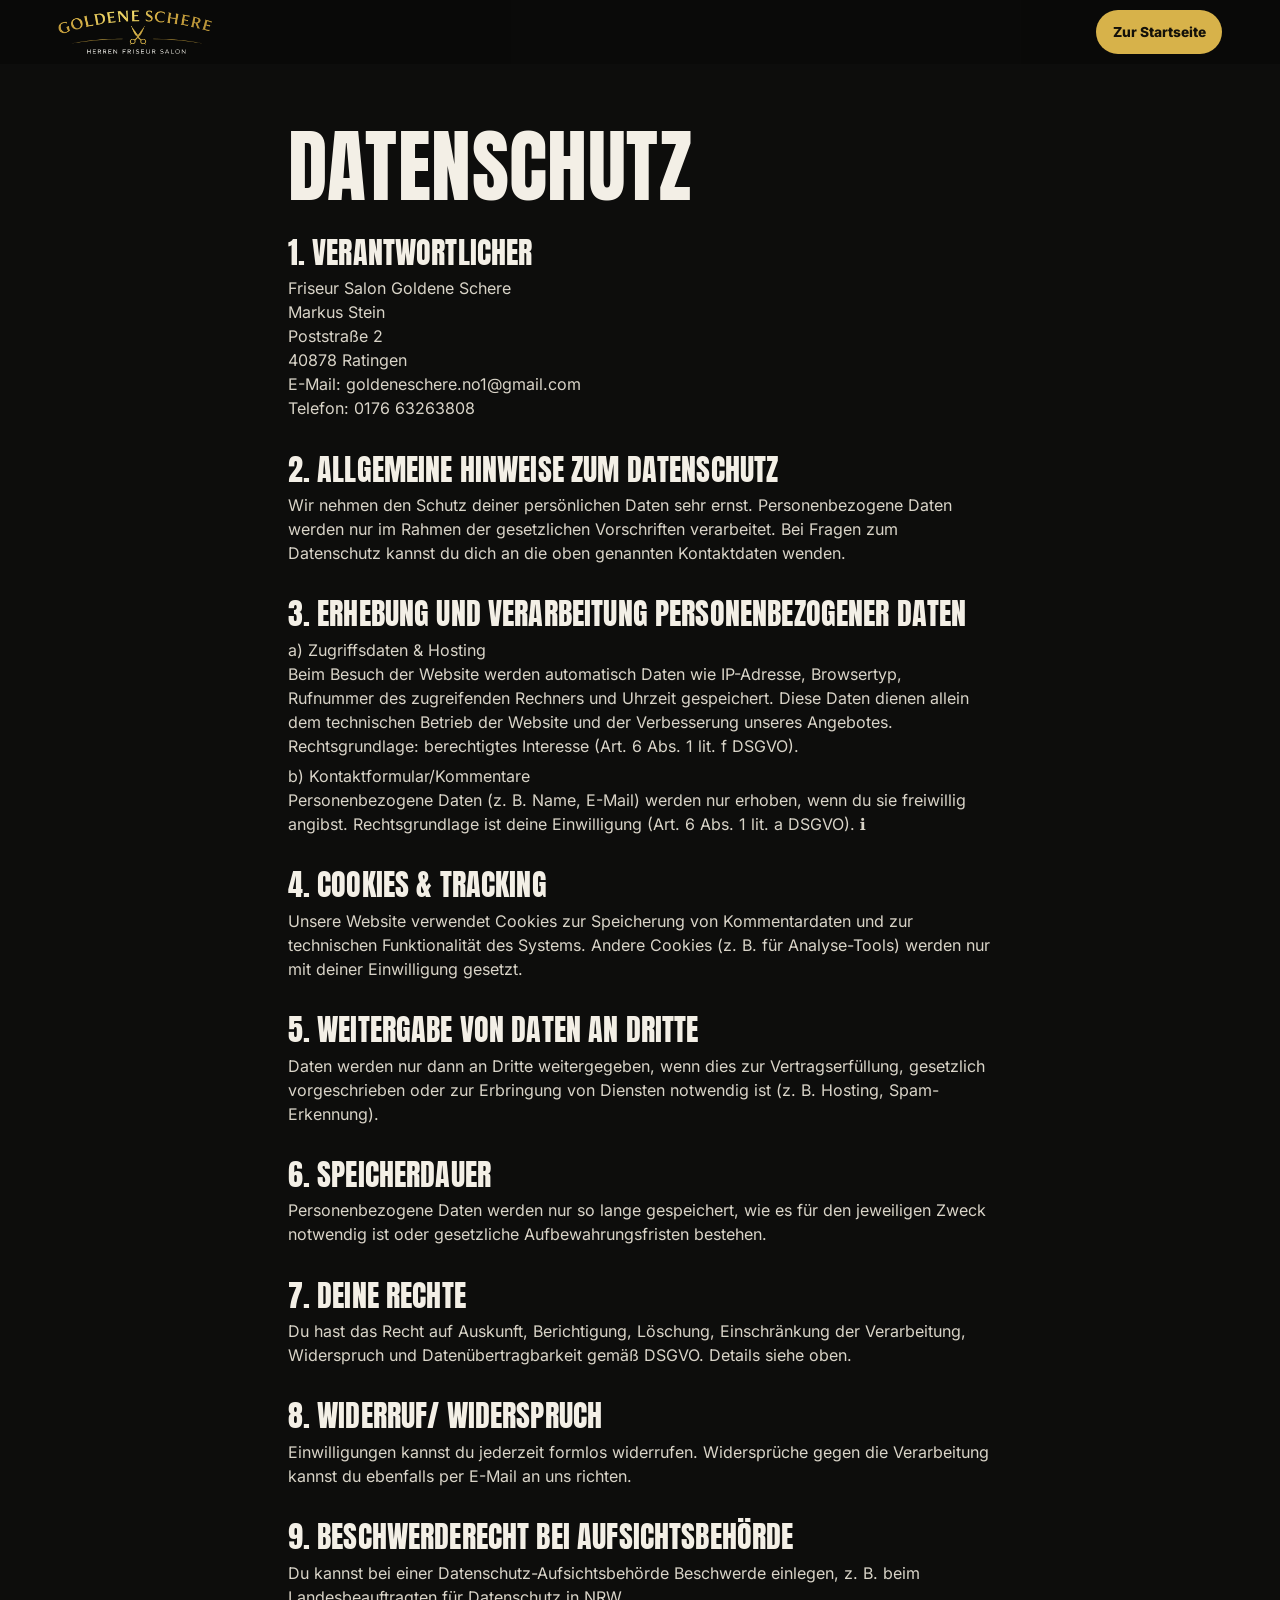
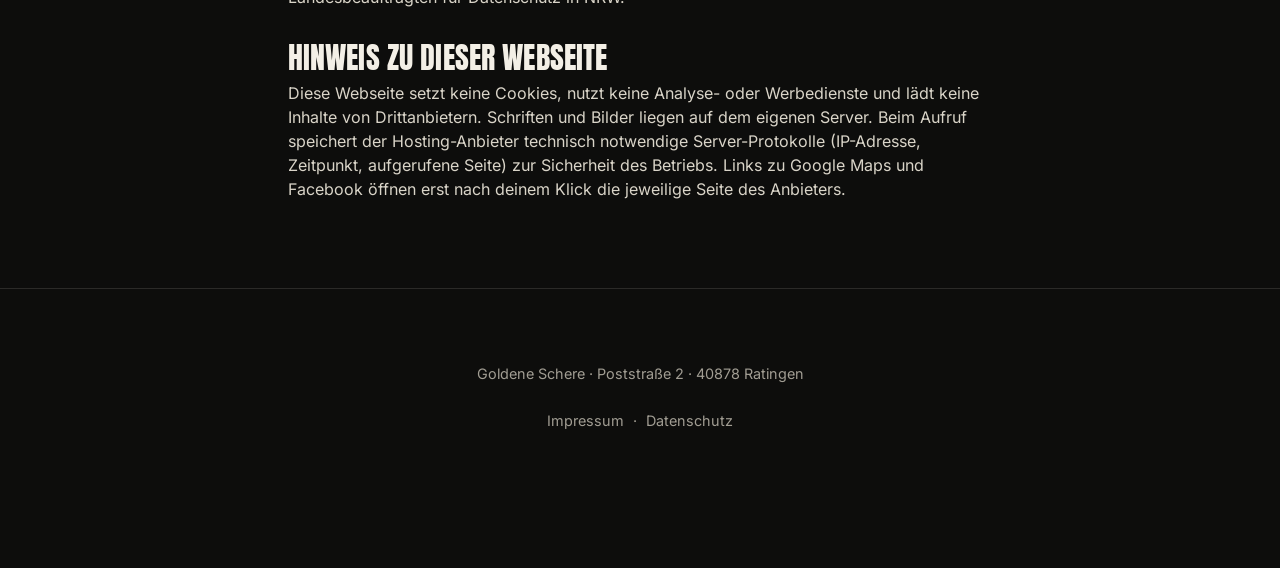
==== site/datenschutz.html @ daaa8046 "Goldene Schere Ratingen: neue Seite im Fade-Design (Zwischenstand) Co-Authored-By: Claude Opus 5.5 <" ====
<!doctype html><html lang="de"><head><meta charset="utf-8"><meta name="viewport" content="width=device-width,initial-scale=1">
<title>Datenschutz · Goldene Schere Ratingen</title><meta name="robots" content="noindex"><link rel="icon" href="assets/img/icon.png"><link rel="stylesheet" href="assets/css/style.css">
<style>.legal{max-width:820px;margin:0 auto;padding:130px var(--pad) 80px}.legal h1{font-size:clamp(2.6rem,8vw,5rem);margin-bottom:2rem}.legal h2{font-size:clamp(1.4rem,3vw,1.9rem);margin:2.2rem 0 .6rem}.legal p{color:#d9d4c8;margin:.4rem 0;white-space:pre-line}.legal a{color:var(--gold)}.scrolled .nav,.nav{top:0;background:rgba(10,10,9,.85)}</style></head>
<body class="legalpage"><header class="nav"><a class="brand" href="index.html" aria-label="Zur Startseite"><img src="assets/img/logo.png" alt="Goldene Schere" width="1136" height="324"></a><a class="nav-cta" href="index.html" style="margin-left:auto">Zur Startseite</a></header>
<main class="legal"><h1>Datenschutz</h1><h2>1. Verantwortlicher</h2><p>Friseur Salon Goldene Schere
Markus Stein
Poststraße 2
40878 Ratingen
E-Mail: goldeneschere.no1@gmail.com
Telefon: 0176 63263808</p><h2>2. Allgemeine Hinweise zum Datenschutz</h2><p>Wir nehmen den Schutz deiner persönlichen Daten sehr ernst. Personenbezogene Daten werden nur im Rahmen der gesetzlichen Vorschriften verarbeitet. Bei Fragen zum Datenschutz kannst du dich an die oben genannten Kontaktdaten wenden.</p><h2>3. Erhebung und Verarbeitung personenbezogener Daten</h2><p>a) Zugriffsdaten &amp; Hosting
Beim Besuch der Website werden automatisch Daten wie IP-Adresse, Browsertyp, Rufnummer des zugreifenden Rechners und Uhrzeit gespeichert. Diese Daten dienen allein dem technischen Betrieb der Website und der Verbesserung unseres Angebotes.
Rechtsgrundlage: berechtigtes Interesse (Art. 6 Abs. 1 lit. f DSGVO).</p><p>b) Kontaktformular/Kommentare
Personenbezogene Daten (z. B. Name, E-Mail) werden nur erhoben, wenn du sie freiwillig angibst. Rechtsgrundlage ist deine Einwilligung (Art. 6 Abs. 1 lit. a DSGVO). ℹ️</p><h2>4. Cookies &amp; Tracking</h2><p>Unsere Website verwendet Cookies zur Speicherung von Kommentardaten und zur technischen Funktionalität des Systems. Andere Cookies (z. B. für Analyse-Tools) werden nur mit deiner Einwilligung gesetzt.</p><h2>5. Weitergabe von Daten an Dritte</h2><p>Daten werden nur dann an Dritte weitergegeben, wenn dies zur Vertragserfüllung, gesetzlich vorgeschrieben oder zur Erbringung von Diensten notwendig ist (z. B. Hosting, Spam-Erkennung).</p><h2>6. Speicherdauer</h2><p>Personenbezogene Daten werden nur so lange gespeichert, wie es für den jeweiligen Zweck notwendig ist oder gesetzliche Aufbewahrungsfristen bestehen.</p><h2>7. Deine Rechte</h2><p>Du hast das Recht auf Auskunft, Berichtigung, Löschung, Einschränkung der Verarbeitung, Widerspruch und Datenübertragbarkeit gemäß DSGVO. Details siehe oben.</p><h2>8. Widerruf/ Widerspruch</h2><p>Einwilligungen kannst du jederzeit formlos widerrufen. Widersprüche gegen die Verarbeitung kannst du ebenfalls per E-Mail an uns richten.</p><h2>9. Beschwerderecht bei Aufsichtsbehörde</h2><p>Du kannst bei einer Datenschutz-Aufsichtsbehörde Beschwerde einlegen, z. B. beim Landesbeauftragten für Datenschutz in NRW.</p><h2>Hinweis zu dieser Webseite</h2><p>Diese Webseite setzt keine Cookies, nutzt keine Analyse- oder Werbedienste und lädt keine Inhalte von Drittanbietern. Schriften und Bilder liegen auf dem eigenen Server. Beim Aufruf speichert der Hosting-Anbieter technisch notwendige Server-Protokolle (IP-Adresse, Zeitpunkt, aufgerufene Seite) zur Sicherheit des Betriebs. Links zu Google Maps und Facebook öffnen erst nach deinem Klick die jeweilige Seite des Anbieters.</p></main>
<footer class="foot"><p>Goldene Schere · Poststraße 2 · 40878 Ratingen</p><p><a href="impressum.html">Impressum</a> · <a href="datenschutz.html">Datenschutz</a></p></footer></body></html>
---- site/assets/css/style.css ----
@font-face{font-family:"Anton";src:url("../fonts/anton.woff2") format("woff2");font-weight:400;font-display:swap}
@font-face{font-family:"Inter";src:url("../fonts/inter.woff2") format("woff2");font-weight:100 900;font-display:swap}

:root{
  --bg:#0d0d0c;--bg2:#161614;--bg3:#1f1f1c;--concrete:#2a2a27;--ink:#f3efe6;--muted:#a19d93;--line:rgba(243,239,230,.13);
  --gold:#d7b24a;--gold2:#f0d27a;--gold-d:#9c7d26;--free:#5fd08a;
  --pad:clamp(16px,4.5vw,64px);--r:16px;
  --huge:clamp(3.6rem,12vw,11.5rem);--big:clamp(2.6rem,7.2vw,6.6rem);
  color-scheme:dark;
}
@media (prefers-color-scheme:dark){:root:not([data-theme="light"]){--bg:#0d0d0c}}
:root[data-theme="dark"]{--bg:#0d0d0c}

*{box-sizing:border-box}
[hidden]{display:none!important}
html{-webkit-text-size-adjust:100%;scroll-padding-top:70px}
body{margin:0;background:var(--bg);color:var(--ink);font-family:Inter,system-ui,sans-serif;font-size:16px;line-height:1.5;overflow-x:hidden}
img,video{display:block;max-width:100%}
button{font:inherit;color:inherit;background:none;border:0;cursor:pointer}
a{color:inherit}
h1,h2,h3{font-family:Anton,Impact,"Arial Narrow",sans-serif;font-weight:400;text-transform:uppercase;letter-spacing:.005em;line-height:.92;margin:0}
h1{font-size:var(--huge)}
.big{font-size:var(--big)}
.huge{font-size:var(--huge)}
h3{font-size:clamp(1.6rem,2.6vw,2.2rem);line-height:1}
.g{color:var(--gold)}
.kicker{font-size:.8rem;letter-spacing:.2em;text-transform:uppercase;color:var(--gold);margin:0 0 1rem;font-weight:700}
.lead{color:#d9d4c8;font-size:clamp(1.02rem,1.4vw,1.22rem);max-width:44ch;margin:1.4rem 0 0}
.sub{color:#ddd8cc;font-size:clamp(1.02rem,1.5vw,1.25rem);max-width:36ch;margin:1.3rem 0 0}
.fine{font-size:.8rem;color:var(--muted);margin:.8rem 0 0}
.wrap{max-width:1320px;margin:0 auto;padding:0 var(--pad)}
.btn{display:inline-flex;align-items:center;justify-content:center;gap:.5rem;min-height:48px;padding:.8rem 1.4rem;border-radius:999px;font-weight:700;text-decoration:none;font-size:.98rem;transition:transform .2s,background .2s,color .2s}
.btn:active{transform:scale(.97)}
.btn.gold{background:var(--gold);color:#14110a}
.btn.gold:hover{background:var(--gold2)}
.btn.ghost{border:1.5px solid rgba(243,239,230,.35)}
.btn.ghost:hover{border-color:var(--gold);color:var(--gold)}
.btn.wide{width:100%}
.hero-btns{display:flex;flex-wrap:wrap;gap:.7rem;margin-top:1.8rem}

/* Entwurf-Leiste + Kopf */
.draft{position:relative;z-index:70;background:#060606;color:#8d897f;font-size:.72rem;text-align:center;padding:6px var(--pad);line-height:1.3}
.nav{position:fixed;z-index:60;top:27px;left:0;right:0;display:flex;align-items:center;gap:1.4rem;padding:10px var(--pad);transition:top .3s,background .3s}
.scrolled .nav{top:0;background:rgba(10,10,9,.78);backdrop-filter:blur(12px);-webkit-backdrop-filter:blur(12px)}
.brand{display:flex;align-items:center;min-height:44px;flex:0 0 auto}
.brand img{height:44px;width:auto}
.links{display:flex;gap:1.3rem;margin-left:auto;font-size:.88rem;font-weight:600;white-space:nowrap}
.links a{text-decoration:none;opacity:.85;padding:.6rem 0}
.links a:hover{opacity:1;color:var(--gold)}
.nav-cta{flex:0 0 auto;display:inline-flex;align-items:center;gap:.5rem;min-height:44px;padding:.5rem 1.05rem;border-radius:999px;background:var(--gold);color:#14110a;font-weight:800;font-size:.86rem;text-decoration:none;white-space:nowrap}
.live-dot{display:inline-block;width:9px;height:9px;border-radius:50%;background:var(--free);box-shadow:0 0 0 0 rgba(95,208,138,.7);animation:pulse 1.8s infinite}
.closed .live-dot{background:#c9573f;animation:none}
@keyframes pulse{70%{box-shadow:0 0 0 9px rgba(95,208,138,0)}100%{box-shadow:0 0 0 0 rgba(95,208,138,0)}}
.burger{display:none;width:44px;height:44px;place-content:center;gap:6px;flex:0 0 auto}
.burger span{display:block;width:22px;height:2px;background:var(--ink);transition:transform .3s}
.menu-open .burger span:first-child{transform:translateY(4px) rotate(45deg)}
.menu-open .burger span:last-child{transform:translateY(-4px) rotate(-45deg)}
.menu{position:fixed;inset:0;z-index:55;background:rgba(8,8,7,.97);display:flex;flex-direction:column;justify-content:center;gap:.2rem;padding:90px var(--pad) 40px;opacity:0;pointer-events:none;transition:opacity .3s;overflow-y:auto}
.menu>a{font-family:Anton,Impact,sans-serif;text-transform:uppercase;font-size:clamp(2.2rem,8vw,4rem);line-height:1.15;text-decoration:none}
.menu>a:hover{color:var(--gold)}
.menu-foot{color:var(--muted);margin-top:1.6rem;font-size:.95rem}
.menu-foot a{display:inline-block;padding:.7rem 0;text-decoration:none}
.menu{visibility:hidden}.menu-open .menu{visibility:visible}
.menu-open .menu{opacity:1;pointer-events:auto}
@media (max-width:1240px){.links{display:none}.nav-cta{margin-left:auto}.burger{display:grid}}

/* Kapitel mit Bühne */
.ch{position:relative}
.ch .stage{position:sticky;top:0;height:100vh;height:100svh;overflow:hidden}

/* 1 Hero */
.hero{height:300vh}
.hero-img{position:absolute;inset:0;width:100%;height:100%;object-fit:cover;object-position:30% 50%;transform:scale(calc(1.06 - .06*var(--p,0)))}
.hero-shade{position:absolute;inset:0;background:linear-gradient(90deg,rgba(13,13,12,.92) 0%,rgba(13,13,12,.55) 48%,rgba(13,13,12,.15) 100%),linear-gradient(0deg,rgba(13,13,12,.85),transparent 40%)}
.no-hero .hero{background:radial-gradient(120% 90% at 70% 40%,#2c2a24,#0d0d0c 70%)}
.fadewall{position:absolute;inset:0;clip-path:inset(0 calc(100% - var(--x,0%)) 0 0)}
.fw-grad{position:absolute;inset:0;background:linear-gradient(180deg,#050505 0%,#0b0b0a 30%,#1d1c1a 58%,#4a4740 82%,#8d877a 100%)}
.fw-grain{position:absolute;inset:-50%;opacity:.35;background-image:repeating-linear-gradient(92deg,rgba(255,255,255,.05) 0 1px,transparent 1px 3px),repeating-linear-gradient(88deg,rgba(0,0,0,.25) 0 1px,transparent 1px 4px);mix-blend-mode:overlay}
.clipper{position:absolute;top:50%;left:0;width:min(78vw,1100px);transform:translate(calc(var(--cx,-120%)),-50%) rotate(-4deg);mix-blend-mode:lighten;pointer-events:none;filter:drop-shadow(0 30px 40px rgba(0,0,0,.6))}
.hero-copy{position:absolute;left:var(--pad);right:var(--pad);bottom:clamp(90px,14vh,150px);max-width:1000px}
.hero-copy h1{max-width:12ch;font-size:clamp(3.2rem,8.6vw,9rem)}
.hero-copy2{position:absolute;left:var(--pad);right:var(--pad);top:50%;transform:translateY(-50%);opacity:0}
.hero-copy2 h2{font-size:var(--huge)}
.hero-copy2 p{font-size:clamp(1.05rem,1.6vw,1.3rem);color:#ddd8cc;margin:1rem 0 0}
.scrollhint{position:absolute;right:var(--pad);bottom:28px;display:flex;align-items:center;gap:.7rem;font-size:.75rem;letter-spacing:.2em;text-transform:uppercase;color:var(--muted)}
.scrollhint span{width:1px;height:46px;background:linear-gradient(var(--gold),transparent);animation:drip 1.8s infinite}
@keyframes drip{0%{transform:scaleY(0);transform-origin:top}50%{transform:scaleY(1);transform-origin:top}51%{transform-origin:bottom}100%{transform:scaleY(0);transform-origin:bottom}}

/* Film-Kapitel */
.film{height:520vh}
.needs-vid:not(.has-vid){display:none}
.media{position:absolute;inset:0;background:#000}
.media img,.media video{position:absolute;inset:0;width:100%;height:100%;object-fit:cover;transform:scale(var(--z,1))}
.media video{opacity:0;transition:opacity .4s}
.has-vid .media video{opacity:1}
.film-shade{position:absolute;inset:0;background:linear-gradient(0deg,rgba(0,0,0,.75),transparent 45%),linear-gradient(90deg,rgba(0,0,0,.55),transparent 55%)}
.film-shade.side{background:linear-gradient(90deg,transparent 30%,rgba(10,10,9,.88) 70%),linear-gradient(0deg,rgba(0,0,0,.6),transparent 40%)}
.steps{position:absolute;top:96px;right:var(--pad);list-style:none;margin:0;padding:0;display:flex;flex-direction:column;gap:.5rem;text-align:right}
.steps li{font-family:Anton,Impact,sans-serif;text-transform:uppercase;font-size:clamp(1rem,1.6vw,1.4rem);opacity:.35;transition:opacity .3s,color .3s}
.steps li b{font-family:Inter,sans-serif;font-size:.7rem;letter-spacing:.15em;margin-right:.6rem;color:var(--gold);vertical-align:middle}
.steps li.on{opacity:1;color:var(--gold)}
.beat{position:absolute;left:var(--pad);right:var(--pad);bottom:clamp(80px,13vh,140px);opacity:0;will-change:opacity,transform}
.beat h2{font-size:var(--big)}
.beat .btn{margin-top:1.6rem}
.bar{position:absolute;left:0;right:0;bottom:0;height:4px;background:rgba(255,255,255,.12)}
.bar i{display:block;height:100%;width:calc(var(--p,0)*100%);background:var(--gold)}

/* Sektionen */
.sec{padding:clamp(90px,14vh,170px) 0}
[data-reveal]{opacity:0;transform:translateY(40px);transition:opacity .8s,transform .8s cubic-bezier(.2,.7,.2,1)}
[data-reveal].in{opacity:1;transform:none}

/* Preise */
.preise{background:linear-gradient(180deg,var(--bg),var(--bg2))}
.cards{display:grid;grid-template-columns:repeat(3,1fr);gap:clamp(14px,2vw,26px);margin-top:clamp(40px,6vh,70px)}
.card{background:var(--bg3);border:1px solid var(--line);border-radius:var(--r);overflow:hidden;display:flex;flex-direction:column}
.card:nth-child(2){transition-delay:.12s}.card:nth-child(3){transition-delay:.24s}
.card .ph{aspect-ratio:4/3;overflow:hidden;background:#111}
.card .ph img{width:100%;height:100%;object-fit:cover;transition:transform .8s}
.card:hover .ph img{transform:scale(1.04)}
.card-b{padding:1.4rem 1.4rem 1.6rem;display:flex;flex-direction:column;flex:1}
.card-b p{color:#cdc8bc;margin:.6rem 0 0}
.card-b .price{margin-top:auto;padding-top:1.2rem;font-size:1.05rem;color:var(--muted)}
.price b{font-family:Anton,Impact,sans-serif;font-weight:400;font-size:clamp(3rem,5vw,4.2rem);color:var(--gold);line-height:1}
.usp{list-style:none;padding:0;margin:clamp(50px,7vh,80px) 0 0;display:grid;grid-template-columns:repeat(3,1fr);gap:1rem;border-top:1px solid var(--line);padding-top:2rem}
.usp li{color:var(--muted)}
.usp b{display:block;font-family:Anton,Impact,sans-serif;font-weight:400;text-transform:uppercase;font-size:clamp(1.5rem,2.6vw,2.3rem);color:var(--ink);line-height:1.05}

/* Live */
.live{background:var(--bg2);position:relative;overflow:hidden}
.live-grid{display:grid;grid-template-columns:1.1fr .9fr;gap:clamp(30px,6vw,90px);align-items:center}
.openbox{margin-top:2rem;background:var(--bg3);border:1px solid var(--line);border-radius:var(--r);padding:1.4rem}
.open-state{display:flex;align-items:center;gap:.7rem;font-weight:800;font-size:1.15rem;margin:0 0 1rem}
.hours{width:100%;border-collapse:collapse}
.hours td{padding:.55rem 0;border-top:1px solid var(--line)}
.hours td:last-child{text-align:right;font-variant-numeric:tabular-nums}
.hours tr.today td{color:var(--gold);font-weight:700}
.board{background:#0a0a09;border:1px solid rgba(215,178,74,.35);border-radius:22px;padding:clamp(1.4rem,3vw,2.4rem);box-shadow:0 0 80px rgba(215,178,74,.08)}
.board-tag{display:inline-block;font-size:.8rem;font-weight:700;letter-spacing:.06em;color:#14110a;background:var(--gold);border-radius:6px;padding:.3rem .55rem;margin:0 0 1.4rem}
.board-k{margin:0;color:var(--muted);font-weight:600;letter-spacing:.12em;text-transform:uppercase;font-size:.85rem}
.board-n{margin:.2rem 0 1.4rem;display:flex;align-items:baseline;gap:.6rem;font-family:Anton,Impact,sans-serif}
.board-n b{font-weight:400;font-size:clamp(6rem,14vw,11rem);line-height:.9;color:var(--gold);text-shadow:0 0 40px rgba(215,178,74,.35);font-variant-numeric:tabular-nums}
.board-n span{font-size:2rem;text-transform:uppercase}
.chairs{display:grid;grid-template-columns:repeat(3,1fr);gap:.7rem;margin-bottom:1.4rem}
.chair{border:1px solid var(--line);border-radius:12px;padding:.8rem .4rem;text-align:center;color:#6f6b62}
.chair svg{width:38px;height:38px;fill:currentColor;margin:0 auto .3rem}
.chair span{font-size:.82rem;font-weight:700;text-transform:uppercase;letter-spacing:.08em}
.chair.free{color:var(--free);border-color:rgba(95,208,138,.5);box-shadow:inset 0 0 30px rgba(95,208,138,.08)}

/* Kinetik */
.kinetic{height:340vh;background:var(--bg)}
.kinetic .stage{display:flex;flex-direction:column;justify-content:center;padding:0 var(--pad)}
.kin{list-style:none;margin:0;padding:0}
.kin li{font-family:Anton,Impact,sans-serif;text-transform:uppercase;font-size:clamp(1.9rem,min(7.4vw,11.5vh),7.4rem);line-height:1.02;opacity:.08;transform:translateX(calc(var(--o,0)*-1*14vw + 14vw));transition:color .3s}
.kin li span{display:inline}

/* Fotofahrt */
.ride{background:var(--bg2)}
.ride .stage{display:flex;flex-direction:column;justify-content:center;gap:clamp(20px,4vh,44px)}
.ride-head{padding:0 var(--pad)}
.track{display:flex;gap:clamp(14px,2vw,28px);padding:0 var(--pad);width:max-content;transform:translateX(var(--tx,0px));will-change:transform}
.track figure{margin:0;position:relative;height:min(60vh,640px);aspect-ratio:16/10;border-radius:var(--r);overflow:hidden;flex:0 0 auto;background:#111}
.track figure img{width:100%;height:100%;object-fit:cover}
.track figcaption{position:absolute;left:1rem;bottom:1rem;font-family:Anton,Impact,sans-serif;text-transform:uppercase;font-size:1.5rem;text-shadow:0 2px 20px rgba(0,0,0,.8)}
.track-end{flex:0 0 auto;width:min(80vw,560px);display:flex;align-items:center}
.track-end p{font-family:Anton,Impact,sans-serif;text-transform:uppercase;font-size:clamp(2.4rem,5.6vw,5rem);line-height:1;margin:0}

/* Bewertungen */
.reviews{background:var(--bg);overflow:hidden}
.gbox{display:grid;grid-template-columns:auto auto 1fr;align-items:center;gap:.6rem 2rem;margin-top:3rem;padding:clamp(1.4rem,3vw,2.4rem);border:1px solid var(--line);border-radius:22px;background:var(--bg3);text-decoration:none}
.gbox:hover{border-color:var(--gold)}
.gsrc{grid-column:1/-1;font-weight:800;letter-spacing:.12em;text-transform:uppercase;font-size:.85rem;color:var(--muted)}
.gnum{font-family:Anton,Impact,sans-serif;display:flex;align-items:baseline;gap:.3rem}
.gnum b{font-weight:400;font-size:clamp(5rem,11vw,9rem);line-height:.9;color:var(--gold)}
.gnum small{font-size:1.6rem;color:var(--muted)}
.stars{position:relative;display:inline-block;font-size:clamp(2rem,4vw,3.2rem);letter-spacing:.08em;line-height:1}
.stars i{font-style:normal;color:#3a3832}
.stars i.on{position:absolute;left:0;top:0;color:var(--gold);overflow:hidden;white-space:nowrap;width:calc(var(--fill,0)*100%);transition:width 1.6s cubic-bezier(.2,.7,.2,1)}
.gbox.in .stars i.on{--fill:var(--v)}
.gcnt{grid-column:1/-1;color:#cdc8bc}
.gcnt b{color:var(--ink)}
.ticker{margin:clamp(40px,6vh,70px) 0;border-block:1px solid var(--line);padding:1.1rem 0;overflow:hidden;white-space:nowrap}
.tk{display:inline-flex;gap:3rem;animation:tick 34s linear infinite;font-family:Anton,Impact,sans-serif;text-transform:uppercase;font-size:clamp(1.4rem,2.6vw,2.2rem)}
.tk span:nth-child(odd){color:var(--gold)}
@keyframes tick{to{transform:translateX(-50%)}}
.quotes{position:relative;min-height:16rem;max-width:900px}
.quotes blockquote{position:absolute;inset:0 0 auto 0;margin:0;opacity:0;transform:translateY(14px);transition:opacity .6s,transform .6s;pointer-events:none}
.quotes blockquote.on{transition-delay:.7s}
.quotes blockquote.on{opacity:1;transform:none;pointer-events:auto}
.quotes blockquote p{font-size:clamp(1.25rem,2.4vw,2rem);line-height:1.35;margin:0}
.quotes cite{display:block;margin-top:1rem;color:var(--gold);font-style:normal;font-weight:700}
.quotes .fine{position:absolute;bottom:0;left:0}

/* Karriere */
.karriere{height:380vh}
.karriere .media img{object-position:30% 50%}
.k-copy{position:absolute;right:var(--pad);top:50%;transform:translateY(-50%);width:min(46vw,640px)}
.perks{list-style:none;margin:1.4rem 0 1.8rem;padding:0}
.perks li{font-family:Anton,Impact,sans-serif;text-transform:uppercase;font-size:clamp(2rem,4.4vw,4.2rem);line-height:1.02;opacity:0;transform:translateX(60px)}
.perks li:nth-child(even){color:var(--gold)}

/* Kontakt */
.kontakt{background:var(--bg2)}
.k-grid{display:grid;grid-template-columns:1fr 1fr;gap:clamp(30px,5vw,80px);align-items:center}
.facade{margin:0;border-radius:22px;overflow:hidden;aspect-ratio:16/11;background:#111}
.facade img{width:100%;height:100%;object-fit:cover}
.contact{list-style:none;padding:0;margin:2rem 0 0}
.contact li{display:grid;grid-template-columns:6.5rem 1fr;gap:1rem;padding:.8rem 0;border-top:1px solid var(--line);align-items:center;min-height:48px}
.contact span{color:var(--muted);font-size:.85rem;text-transform:uppercase;letter-spacing:.1em}
.contact a{text-decoration:none;word-break:break-word;display:flex;align-items:center;min-height:44px}
.contact a:hover{color:var(--gold)}

.foot{padding:60px var(--pad) 110px;text-align:center;color:var(--muted);font-size:.9rem;border-top:1px solid var(--line)}
.foot img{height:56px;width:auto;margin:0 auto 1.2rem}
.foot a{text-decoration:none;display:inline-block;padding:.7rem .3rem;min-height:44px}
.foot a:hover{color:var(--gold)}

/* Handy-Dock */
.dock{display:none}
@media (max-width:900px){
  .dock{display:grid;grid-template-columns:repeat(3,1fr);position:fixed;z-index:58;left:10px;right:10px;bottom:calc(10px + env(safe-area-inset-bottom));background:rgba(14,14,13,.92);backdrop-filter:blur(12px);-webkit-backdrop-filter:blur(12px);border:1px solid var(--line);border-radius:18px;overflow:hidden;transform:translateY(140%);transition:transform .35s}
  .scrolled .dock{transform:none}
  .dock a{display:flex;align-items:center;justify-content:center;gap:.45rem;min-height:54px;text-decoration:none;font-weight:700;font-size:.92rem}
  .dock a+a{border-left:1px solid var(--line)}
  .dock .d-open{color:var(--gold)}
}

/* Modals */
.modal{border:1px solid rgba(215,178,74,.35);border-radius:22px;background:#121211;color:var(--ink);padding:0;width:min(92vw,520px);max-height:90svh}
.modal::backdrop{background:rgba(0,0,0,.72);backdrop-filter:blur(4px)}
.q-form,.apply{position:relative;padding:clamp(1.4rem,4vw,2.2rem);display:flex;flex-direction:column;gap:.9rem}
.modal p{margin:0;color:#cdc8bc}
.modal label{display:flex;flex-direction:column;gap:.35rem;font-size:.9rem;font-weight:600}
.modal input{font:inherit;font-size:16px;color:var(--ink);background:#1d1d1b;border:1.5px solid var(--line);border-radius:12px;padding:.85rem 1rem;min-height:48px}
.modal input:focus{outline:none;border-color:var(--gold)}
.modal input.bad{border-color:#d9573f;animation:shake .4s}
@keyframes shake{25%{transform:translateX(-6px)}75%{transform:translateX(6px)}}
.x{position:absolute;top:8px;right:8px;width:44px;height:44px;font-size:1.8rem;line-height:1;color:var(--muted)}
.ap-head{display:flex;justify-content:space-between;align-items:baseline;gap:1rem;padding-right:2.4rem}
.ap-head .kicker{margin:0}
.ap-step{font-size:.85rem}
.ap-bar{height:4px;background:rgba(255,255,255,.1);border-radius:4px;overflow:hidden}
.ap-bar i{display:block;height:100%;width:20%;background:var(--gold);transition:width .4s}
.ap-card{display:flex;flex-direction:column;gap:.9rem;animation:slide .35s}
@keyframes slide{from{opacity:0;transform:translateX(30px)}}
.opts{display:grid;gap:.6rem}
.opts button{min-height:54px;border:1.5px solid var(--line);border-radius:14px;text-align:left;padding:.8rem 1.1rem;font-weight:700;font-size:1.02rem;transition:border-color .2s,background .2s}
.opts button:hover,.opts button:focus-visible{border-color:var(--gold);background:rgba(215,178,74,.08)}
.toast{position:fixed;z-index:90;left:50%;bottom:90px;transform:translateX(-50%);background:var(--gold);color:#14110a;font-weight:700;padding:.8rem 1.2rem;border-radius:12px;max-width:calc(100vw - 32px);text-align:center}

/* Handy */
@media (max-width:900px){
  .brand img{height:36px}
  .nav{gap:.6rem}
  .nav-cta{font-size:.8rem;padding:.45rem .85rem}
  .hero-copy{bottom:clamp(96px,16vh,140px)}
  .hero-img{object-position:62% 50%}
  .hero-shade{background:linear-gradient(0deg,rgba(13,13,12,.95) 8%,rgba(13,13,12,.55) 55%,rgba(13,13,12,.3))}
  .clipper{width:120vw}
  .steps{top:84px;gap:.25rem}
  .cards{grid-template-columns:1fr}
  .usp{grid-template-columns:1fr}
  .live-grid,.k-grid{grid-template-columns:1fr}
  .track figure{height:52vh;aspect-ratio:4/5}
  .karriere .media img,.karriere .media video{object-position:22% 50%}
  .film-shade.side{background:linear-gradient(0deg,rgba(10,10,9,.95) 20%,rgba(10,10,9,.4) 60%,transparent)}
  .k-copy{left:var(--pad);right:var(--pad);width:auto;top:auto;bottom:90px;transform:none}
  .k-copy .huge{font-size:clamp(3.2rem,15vw,5rem)}
  .perks{margin:.8rem 0 1.2rem}
  .perks li{font-size:clamp(1.6rem,7.4vw,2.6rem)}
  .gbox{grid-template-columns:auto 1fr;gap:.4rem 1.2rem}
  .stars{grid-column:1/-1}
  .quotes{min-height:20rem}
  .contact li{grid-template-columns:5.2rem 1fr}
}
@media (max-width:900px) and (orientation:landscape){
  .hero-copy{bottom:24px}.hero-copy h1{font-size:clamp(2.4rem,9vh,4rem)}.hero-copy .sub{display:none}
  .k-copy{bottom:20px}.k-copy .huge{font-size:clamp(2.2rem,11vh,3.4rem)}.perks li{font-size:clamp(1.2rem,6vh,1.8rem)}
  .beat h2{font-size:clamp(2rem,10vh,3.6rem)}.beat{bottom:24px}
  .track figure{height:62vh;aspect-ratio:16/10}
  .steps{display:none}
  .dock{display:none}
}
@media (prefers-reduced-motion:reduce){*{animation:none!important;transition:none!important}}
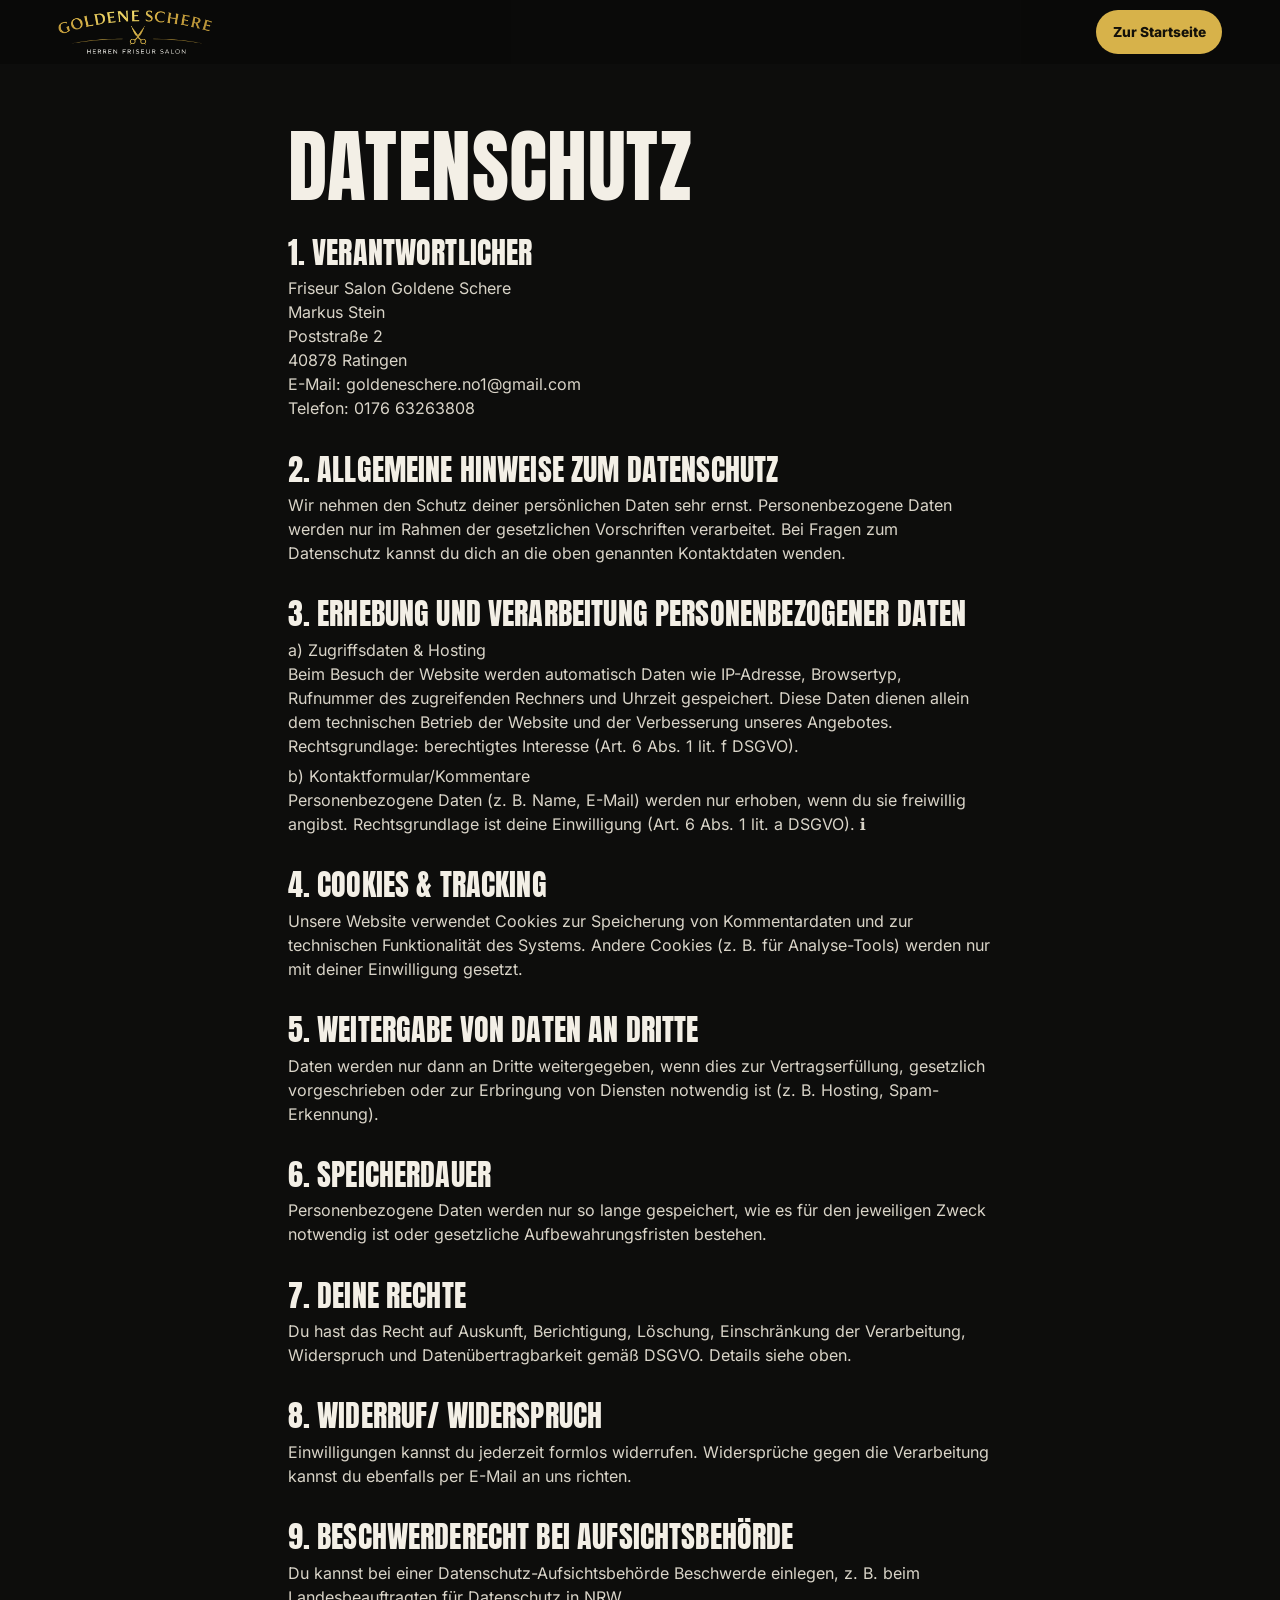
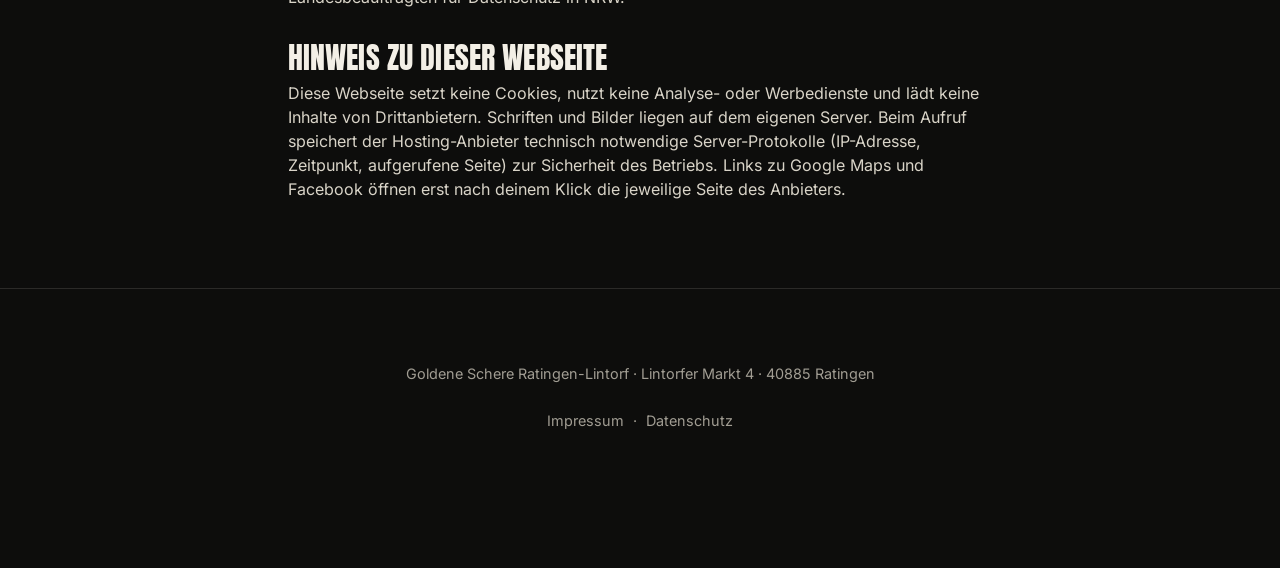
==== commit 9cbedca4: "Seite auf Filiale Ratingen-Lintorf umgestellt (Adresse, Tel., Zeiten Sa 9-15, Google 4,7/301) Co-Aut" ====
--- a/site/datenschutz.html
+++ b/site/datenschutz.html
@@ -11,4 +11,4 @@
 Beim Besuch der Website werden automatisch Daten wie IP-Adresse, Browsertyp, Rufnummer des zugreifenden Rechners und Uhrzeit gespeichert. Diese Daten dienen allein dem technischen Betrieb der Website und der Verbesserung unseres Angebotes.
 Rechtsgrundlage: berechtigtes Interesse (Art. 6 Abs. 1 lit. f DSGVO).</p><p>b) Kontaktformular/Kommentare
 Personenbezogene Daten (z. B. Name, E-Mail) werden nur erhoben, wenn du sie freiwillig angibst. Rechtsgrundlage ist deine Einwilligung (Art. 6 Abs. 1 lit. a DSGVO). ℹ️</p><h2>4. Cookies &amp; Tracking</h2><p>Unsere Website verwendet Cookies zur Speicherung von Kommentardaten und zur technischen Funktionalität des Systems. Andere Cookies (z. B. für Analyse-Tools) werden nur mit deiner Einwilligung gesetzt.</p><h2>5. Weitergabe von Daten an Dritte</h2><p>Daten werden nur dann an Dritte weitergegeben, wenn dies zur Vertragserfüllung, gesetzlich vorgeschrieben oder zur Erbringung von Diensten notwendig ist (z. B. Hosting, Spam-Erkennung).</p><h2>6. Speicherdauer</h2><p>Personenbezogene Daten werden nur so lange gespeichert, wie es für den jeweiligen Zweck notwendig ist oder gesetzliche Aufbewahrungsfristen bestehen.</p><h2>7. Deine Rechte</h2><p>Du hast das Recht auf Auskunft, Berichtigung, Löschung, Einschränkung der Verarbeitung, Widerspruch und Datenübertragbarkeit gemäß DSGVO. Details siehe oben.</p><h2>8. Widerruf/ Widerspruch</h2><p>Einwilligungen kannst du jederzeit formlos widerrufen. Widersprüche gegen die Verarbeitung kannst du ebenfalls per E-Mail an uns richten.</p><h2>9. Beschwerderecht bei Aufsichtsbehörde</h2><p>Du kannst bei einer Datenschutz-Aufsichtsbehörde Beschwerde einlegen, z. B. beim Landesbeauftragten für Datenschutz in NRW.</p><h2>Hinweis zu dieser Webseite</h2><p>Diese Webseite setzt keine Cookies, nutzt keine Analyse- oder Werbedienste und lädt keine Inhalte von Drittanbietern. Schriften und Bilder liegen auf dem eigenen Server. Beim Aufruf speichert der Hosting-Anbieter technisch notwendige Server-Protokolle (IP-Adresse, Zeitpunkt, aufgerufene Seite) zur Sicherheit des Betriebs. Links zu Google Maps und Facebook öffnen erst nach deinem Klick die jeweilige Seite des Anbieters.</p></main>
-<footer class="foot"><p>Goldene Schere · Poststraße 2 · 40878 Ratingen</p><p><a href="impressum.html">Impressum</a> · <a href="datenschutz.html">Datenschutz</a></p></footer></body></html>+<footer class="foot"><p>Goldene Schere Ratingen-Lintorf · Lintorfer Markt 4 · 40885 Ratingen</p><p><a href="impressum.html">Impressum</a> · <a href="datenschutz.html">Datenschutz</a></p></footer></body></html>
--- a/site/assets/css/style.css
+++ b/site/assets/css/style.css
@@ -159,8 +159,8 @@
 .ride .stage{display:flex;flex-direction:column;justify-content:center;gap:clamp(20px,4vh,44px)}
 .ride-head{padding:0 var(--pad)}
 .track{display:flex;gap:clamp(14px,2vw,28px);padding:0 var(--pad);width:max-content;transform:translateX(var(--tx,0px));will-change:transform}
-.track figure{margin:0;position:relative;height:min(60vh,640px);aspect-ratio:16/10;border-radius:var(--r);overflow:hidden;flex:0 0 auto;background:#111}
-.track figure img{width:100%;height:100%;object-fit:cover}
+.track figure{margin:0;position:relative;height:min(60vh,640px);border-radius:var(--r);overflow:hidden;flex:0 0 auto;background:#111}
+.track figure img{height:100%;width:100%;object-fit:cover}
 .track figcaption{position:absolute;left:1rem;bottom:1rem;font-family:Anton,Impact,sans-serif;text-transform:uppercase;font-size:1.5rem;text-shadow:0 2px 20px rgba(0,0,0,.8)}
 .track-end{flex:0 0 auto;width:min(80vw,560px);display:flex;align-items:center}
 .track-end p{font-family:Anton,Impact,sans-serif;text-transform:uppercase;font-size:clamp(2.4rem,5.6vw,5rem);line-height:1;margin:0}
@@ -202,7 +202,7 @@
 /* Kontakt */
 .kontakt{background:var(--bg2)}
 .k-grid{display:grid;grid-template-columns:1fr 1fr;gap:clamp(30px,5vw,80px);align-items:center}
-.facade{margin:0;border-radius:22px;overflow:hidden;aspect-ratio:16/11;background:#111}
+.facade{margin:0;border-radius:22px;overflow:hidden;aspect-ratio:896/540;background:#111}
 .facade img{width:100%;height:100%;object-fit:cover}
 .contact{list-style:none;padding:0;margin:2rem 0 0}
 .contact li{display:grid;grid-template-columns:6.5rem 1fr;gap:1rem;padding:.8rem 0;border-top:1px solid var(--line);align-items:center;min-height:48px}
@@ -261,7 +261,7 @@
   .cards{grid-template-columns:1fr}
   .usp{grid-template-columns:1fr}
   .live-grid,.k-grid{grid-template-columns:1fr}
-  .track figure{height:52vh;aspect-ratio:4/5}
+  .track figure{height:48vh}
   .karriere .media img,.karriere .media video{object-position:22% 50%}
   .film-shade.side{background:linear-gradient(0deg,rgba(10,10,9,.95) 20%,rgba(10,10,9,.4) 60%,transparent)}
   .k-copy{left:var(--pad);right:var(--pad);width:auto;top:auto;bottom:90px;transform:none}
@@ -277,8 +277,18 @@
   .hero-copy{bottom:24px}.hero-copy h1{font-size:clamp(2.4rem,9vh,4rem)}.hero-copy .sub{display:none}
   .k-copy{bottom:20px}.k-copy .huge{font-size:clamp(2.2rem,11vh,3.4rem)}.perks li{font-size:clamp(1.2rem,6vh,1.8rem)}
   .beat h2{font-size:clamp(2rem,10vh,3.6rem)}.beat{bottom:24px}
-  .track figure{height:62vh;aspect-ratio:16/10}
+  .track figure{height:62vh}
   .steps{display:none}
   .dock{display:none}
 }
 @media (prefers-reduced-motion:reduce){*{animation:none!important;transition:none!important}}
+
+/* Team (echte Fotos) */
+.team{background:var(--bg)}
+.team-grid{display:grid;grid-template-columns:.9fr 1.1fr;gap:clamp(30px,6vw,90px);align-items:center}
+.team-photo{margin:0;border-radius:22px;overflow:hidden;aspect-ratio:1/1;max-width:560px;box-shadow:0 30px 80px rgba(0,0,0,.6);outline:1px solid rgba(215,178,74,.35);outline-offset:10px}
+.team-photo img{width:100%;height:100%;object-fit:cover;filter:contrast(1.05)}
+.team-facts{list-style:none;padding:0;margin:2rem 0 0}
+.team-facts li{padding:.9rem 0;border-top:1px solid var(--line);color:#cdc8bc}
+.team-facts b{display:block;font-family:Anton,Impact,sans-serif;font-weight:400;text-transform:uppercase;font-size:clamp(1.5rem,2.6vw,2.2rem);color:var(--gold);line-height:1.05}
+@media (max-width:900px){.team-grid{grid-template-columns:1fr}.team-photo{max-width:none}}
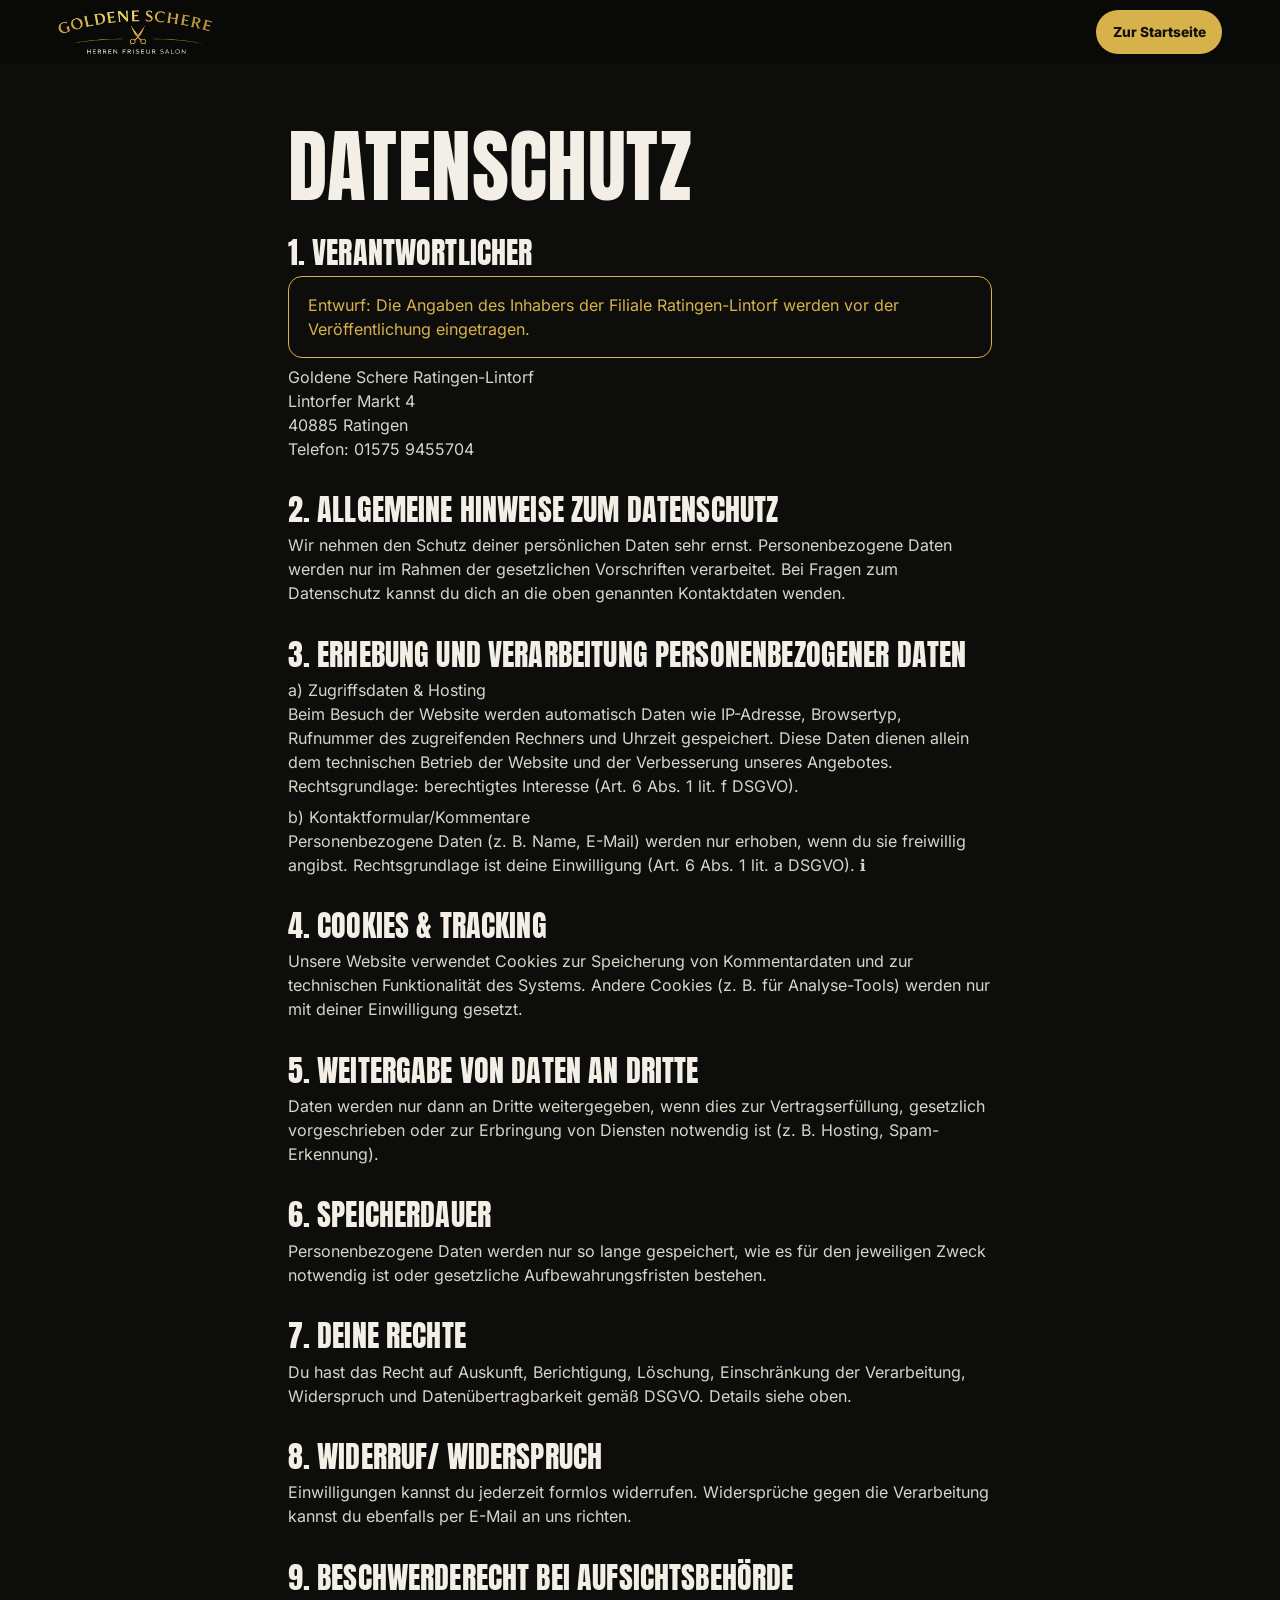
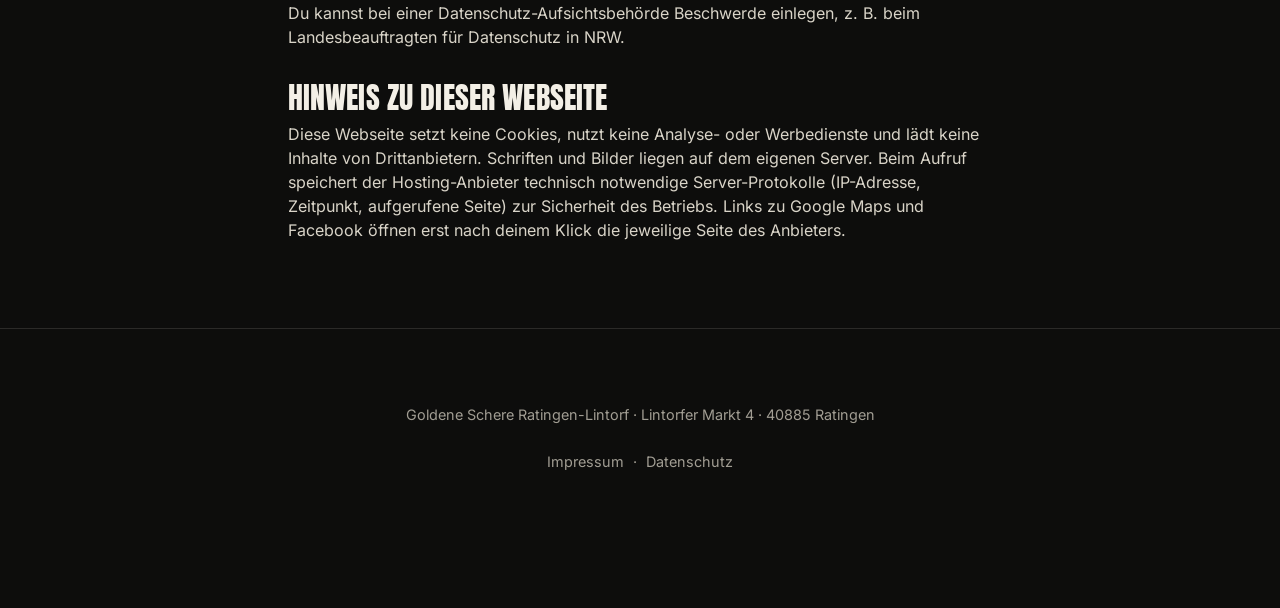
==== commit 4a02e596: "Lintorf: Mitte-Inhaberdaten entfernt, Impressum als Entwurf, Beispiel-Kundenstimmen Co-Authored-By: " ====
--- a/site/datenschutz.html
+++ b/site/datenschutz.html
@@ -1,13 +1,11 @@
 <!doctype html><html lang="de"><head><meta charset="utf-8"><meta name="viewport" content="width=device-width,initial-scale=1">
-<title>Datenschutz · Goldene Schere Ratingen</title><meta name="robots" content="noindex"><link rel="icon" href="assets/img/icon.png"><link rel="stylesheet" href="assets/css/style.css">
-<style>.legal{max-width:820px;margin:0 auto;padding:130px var(--pad) 80px}.legal h1{font-size:clamp(2.6rem,8vw,5rem);margin-bottom:2rem}.legal h2{font-size:clamp(1.4rem,3vw,1.9rem);margin:2.2rem 0 .6rem}.legal p{color:#d9d4c8;margin:.4rem 0;white-space:pre-line}.legal a{color:var(--gold)}.scrolled .nav,.nav{top:0;background:rgba(10,10,9,.85)}</style></head>
+<title>Datenschutz · Goldene Schere Ratingen-Lintorf</title><meta name="robots" content="noindex"><link rel="icon" href="assets/img/icon.png"><link rel="stylesheet" href="assets/css/style.css">
+<style>.legal{max-width:820px;margin:0 auto;padding:130px var(--pad) 80px}.legal h1{font-size:clamp(2.6rem,8vw,5rem);margin-bottom:2rem}.legal h2{font-size:clamp(1.4rem,3vw,1.9rem);margin:2.2rem 0 .6rem}.legal p{color:#d9d4c8;margin:.4rem 0;white-space:pre-line}.legal a{color:var(--gold);display:inline-block;padding:12px 0}.scrolled .nav,.nav{top:0;background:rgba(10,10,9,.85)}</style></head>
 <body class="legalpage"><header class="nav"><a class="brand" href="index.html" aria-label="Zur Startseite"><img src="assets/img/logo.png" alt="Goldene Schere" width="1136" height="324"></a><a class="nav-cta" href="index.html" style="margin-left:auto">Zur Startseite</a></header>
-<main class="legal"><h1>Datenschutz</h1><h2>1. Verantwortlicher</h2><p>Friseur Salon Goldene Schere
-Markus Stein
-Poststraße 2
-40878 Ratingen
-E-Mail: goldeneschere.no1@gmail.com
-Telefon: 0176 63263808</p><h2>2. Allgemeine Hinweise zum Datenschutz</h2><p>Wir nehmen den Schutz deiner persönlichen Daten sehr ernst. Personenbezogene Daten werden nur im Rahmen der gesetzlichen Vorschriften verarbeitet. Bei Fragen zum Datenschutz kannst du dich an die oben genannten Kontaktdaten wenden.</p><h2>3. Erhebung und Verarbeitung personenbezogener Daten</h2><p>a) Zugriffsdaten &amp; Hosting
+<main class="legal"><h1>Datenschutz</h1><h2>1. Verantwortlicher</h2><p class="draft-note" style="border:1px solid var(--gold);border-radius:14px;padding:1rem 1.2rem;color:var(--gold)">Entwurf: Die Angaben des Inhabers der Filiale Ratingen-Lintorf werden vor der Veröffentlichung eingetragen.</p><p>Goldene Schere Ratingen-Lintorf
+Lintorfer Markt 4
+40885 Ratingen
+Telefon: 01575 9455704</p><h2>2. Allgemeine Hinweise zum Datenschutz</h2><p>Wir nehmen den Schutz deiner persönlichen Daten sehr ernst. Personenbezogene Daten werden nur im Rahmen der gesetzlichen Vorschriften verarbeitet. Bei Fragen zum Datenschutz kannst du dich an die oben genannten Kontaktdaten wenden.</p><h2>3. Erhebung und Verarbeitung personenbezogener Daten</h2><p>a) Zugriffsdaten &amp; Hosting
 Beim Besuch der Website werden automatisch Daten wie IP-Adresse, Browsertyp, Rufnummer des zugreifenden Rechners und Uhrzeit gespeichert. Diese Daten dienen allein dem technischen Betrieb der Website und der Verbesserung unseres Angebotes.
 Rechtsgrundlage: berechtigtes Interesse (Art. 6 Abs. 1 lit. f DSGVO).</p><p>b) Kontaktformular/Kommentare
 Personenbezogene Daten (z. B. Name, E-Mail) werden nur erhoben, wenn du sie freiwillig angibst. Rechtsgrundlage ist deine Einwilligung (Art. 6 Abs. 1 lit. a DSGVO). ℹ️</p><h2>4. Cookies &amp; Tracking</h2><p>Unsere Website verwendet Cookies zur Speicherung von Kommentardaten und zur technischen Funktionalität des Systems. Andere Cookies (z. B. für Analyse-Tools) werden nur mit deiner Einwilligung gesetzt.</p><h2>5. Weitergabe von Daten an Dritte</h2><p>Daten werden nur dann an Dritte weitergegeben, wenn dies zur Vertragserfüllung, gesetzlich vorgeschrieben oder zur Erbringung von Diensten notwendig ist (z. B. Hosting, Spam-Erkennung).</p><h2>6. Speicherdauer</h2><p>Personenbezogene Daten werden nur so lange gespeichert, wie es für den jeweiligen Zweck notwendig ist oder gesetzliche Aufbewahrungsfristen bestehen.</p><h2>7. Deine Rechte</h2><p>Du hast das Recht auf Auskunft, Berichtigung, Löschung, Einschränkung der Verarbeitung, Widerspruch und Datenübertragbarkeit gemäß DSGVO. Details siehe oben.</p><h2>8. Widerruf/ Widerspruch</h2><p>Einwilligungen kannst du jederzeit formlos widerrufen. Widersprüche gegen die Verarbeitung kannst du ebenfalls per E-Mail an uns richten.</p><h2>9. Beschwerderecht bei Aufsichtsbehörde</h2><p>Du kannst bei einer Datenschutz-Aufsichtsbehörde Beschwerde einlegen, z. B. beim Landesbeauftragten für Datenschutz in NRW.</p><h2>Hinweis zu dieser Webseite</h2><p>Diese Webseite setzt keine Cookies, nutzt keine Analyse- oder Werbedienste und lädt keine Inhalte von Drittanbietern. Schriften und Bilder liegen auf dem eigenen Server. Beim Aufruf speichert der Hosting-Anbieter technisch notwendige Server-Protokolle (IP-Adresse, Zeitpunkt, aufgerufene Seite) zur Sicherheit des Betriebs. Links zu Google Maps und Facebook öffnen erst nach deinem Klick die jeweilige Seite des Anbieters.</p></main>
--- a/site/assets/css/style.css
+++ b/site/assets/css/style.css
@@ -257,7 +257,9 @@
   .hero-img{object-position:62% 50%}
   .hero-shade{background:linear-gradient(0deg,rgba(13,13,12,.95) 8%,rgba(13,13,12,.55) 55%,rgba(13,13,12,.3))}
   .clipper{width:120vw}
-  .steps{top:84px;gap:.25rem}
+  .steps{top:64px;left:0;right:0;padding-left:var(--pad)!important;padding-right:var(--pad)!important;flex-direction:row;flex-wrap:wrap;justify-content:space-between;gap:.25rem .5rem;text-align:left;padding:.6rem 0 1.4rem;background:linear-gradient(180deg,rgba(10,10,9,.85),rgba(10,10,9,.55) 60%,transparent)}
+  .steps li{font-size:.86rem}
+  .steps li b{display:block;margin:0 0 .1rem;font-size:.66rem}
   .cards{grid-template-columns:1fr}
   .usp{grid-template-columns:1fr}
   .live-grid,.k-grid{grid-template-columns:1fr}
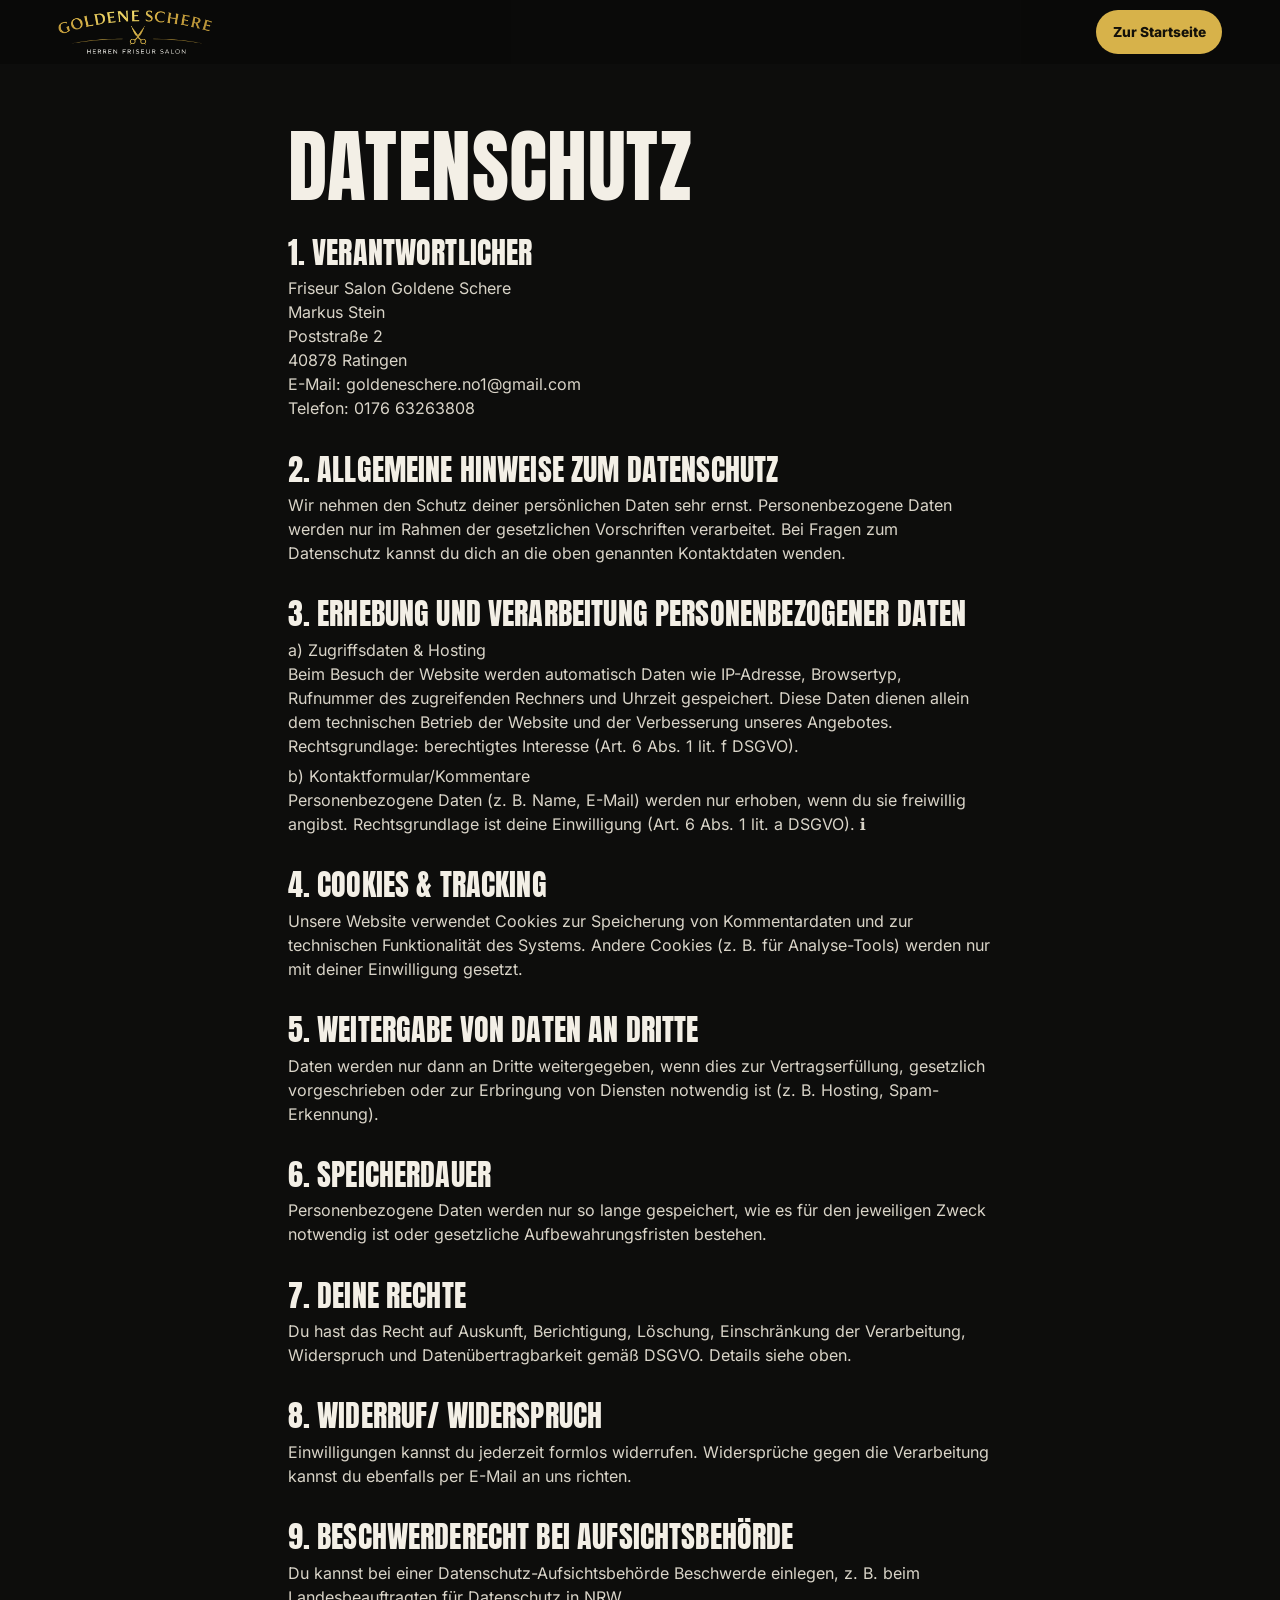
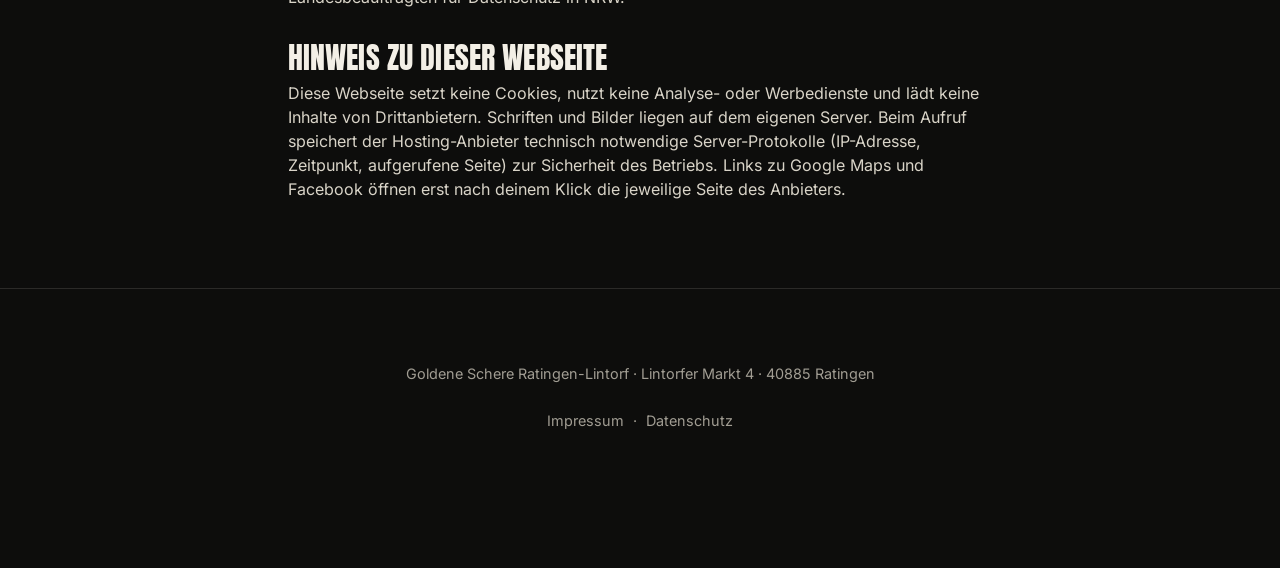
==== commit df3e4bab: "Impressum wie verlinkte Seite (Markus Stein) + Filiale Lintorf, Kundenstimmen zurück Co-Authored-By:" ====
--- a/site/datenschutz.html
+++ b/site/datenschutz.html
@@ -2,10 +2,12 @@
 <title>Datenschutz · Goldene Schere Ratingen-Lintorf</title><meta name="robots" content="noindex"><link rel="icon" href="assets/img/icon.png"><link rel="stylesheet" href="assets/css/style.css">
 <style>.legal{max-width:820px;margin:0 auto;padding:130px var(--pad) 80px}.legal h1{font-size:clamp(2.6rem,8vw,5rem);margin-bottom:2rem}.legal h2{font-size:clamp(1.4rem,3vw,1.9rem);margin:2.2rem 0 .6rem}.legal p{color:#d9d4c8;margin:.4rem 0;white-space:pre-line}.legal a{color:var(--gold);display:inline-block;padding:12px 0}.scrolled .nav,.nav{top:0;background:rgba(10,10,9,.85)}</style></head>
 <body class="legalpage"><header class="nav"><a class="brand" href="index.html" aria-label="Zur Startseite"><img src="assets/img/logo.png" alt="Goldene Schere" width="1136" height="324"></a><a class="nav-cta" href="index.html" style="margin-left:auto">Zur Startseite</a></header>
-<main class="legal"><h1>Datenschutz</h1><h2>1. Verantwortlicher</h2><p class="draft-note" style="border:1px solid var(--gold);border-radius:14px;padding:1rem 1.2rem;color:var(--gold)">Entwurf: Die Angaben des Inhabers der Filiale Ratingen-Lintorf werden vor der Veröffentlichung eingetragen.</p><p>Goldene Schere Ratingen-Lintorf
-Lintorfer Markt 4
-40885 Ratingen
-Telefon: 01575 9455704</p><h2>2. Allgemeine Hinweise zum Datenschutz</h2><p>Wir nehmen den Schutz deiner persönlichen Daten sehr ernst. Personenbezogene Daten werden nur im Rahmen der gesetzlichen Vorschriften verarbeitet. Bei Fragen zum Datenschutz kannst du dich an die oben genannten Kontaktdaten wenden.</p><h2>3. Erhebung und Verarbeitung personenbezogener Daten</h2><p>a) Zugriffsdaten &amp; Hosting
+<main class="legal"><h1>Datenschutz</h1><h2>1. Verantwortlicher</h2><p>Friseur Salon Goldene Schere
+Markus Stein
+Poststraße 2
+40878 Ratingen
+E-Mail: goldeneschere.no1@gmail.com
+Telefon: 0176 63263808</p><h2>2. Allgemeine Hinweise zum Datenschutz</h2><p>Wir nehmen den Schutz deiner persönlichen Daten sehr ernst. Personenbezogene Daten werden nur im Rahmen der gesetzlichen Vorschriften verarbeitet. Bei Fragen zum Datenschutz kannst du dich an die oben genannten Kontaktdaten wenden.</p><h2>3. Erhebung und Verarbeitung personenbezogener Daten</h2><p>a) Zugriffsdaten &amp; Hosting
 Beim Besuch der Website werden automatisch Daten wie IP-Adresse, Browsertyp, Rufnummer des zugreifenden Rechners und Uhrzeit gespeichert. Diese Daten dienen allein dem technischen Betrieb der Website und der Verbesserung unseres Angebotes.
 Rechtsgrundlage: berechtigtes Interesse (Art. 6 Abs. 1 lit. f DSGVO).</p><p>b) Kontaktformular/Kommentare
 Personenbezogene Daten (z. B. Name, E-Mail) werden nur erhoben, wenn du sie freiwillig angibst. Rechtsgrundlage ist deine Einwilligung (Art. 6 Abs. 1 lit. a DSGVO). ℹ️</p><h2>4. Cookies &amp; Tracking</h2><p>Unsere Website verwendet Cookies zur Speicherung von Kommentardaten und zur technischen Funktionalität des Systems. Andere Cookies (z. B. für Analyse-Tools) werden nur mit deiner Einwilligung gesetzt.</p><h2>5. Weitergabe von Daten an Dritte</h2><p>Daten werden nur dann an Dritte weitergegeben, wenn dies zur Vertragserfüllung, gesetzlich vorgeschrieben oder zur Erbringung von Diensten notwendig ist (z. B. Hosting, Spam-Erkennung).</p><h2>6. Speicherdauer</h2><p>Personenbezogene Daten werden nur so lange gespeichert, wie es für den jeweiligen Zweck notwendig ist oder gesetzliche Aufbewahrungsfristen bestehen.</p><h2>7. Deine Rechte</h2><p>Du hast das Recht auf Auskunft, Berichtigung, Löschung, Einschränkung der Verarbeitung, Widerspruch und Datenübertragbarkeit gemäß DSGVO. Details siehe oben.</p><h2>8. Widerruf/ Widerspruch</h2><p>Einwilligungen kannst du jederzeit formlos widerrufen. Widersprüche gegen die Verarbeitung kannst du ebenfalls per E-Mail an uns richten.</p><h2>9. Beschwerderecht bei Aufsichtsbehörde</h2><p>Du kannst bei einer Datenschutz-Aufsichtsbehörde Beschwerde einlegen, z. B. beim Landesbeauftragten für Datenschutz in NRW.</p><h2>Hinweis zu dieser Webseite</h2><p>Diese Webseite setzt keine Cookies, nutzt keine Analyse- oder Werbedienste und lädt keine Inhalte von Drittanbietern. Schriften und Bilder liegen auf dem eigenen Server. Beim Aufruf speichert der Hosting-Anbieter technisch notwendige Server-Protokolle (IP-Adresse, Zeitpunkt, aufgerufene Seite) zur Sicherheit des Betriebs. Links zu Google Maps und Facebook öffnen erst nach deinem Klick die jeweilige Seite des Anbieters.</p></main>
